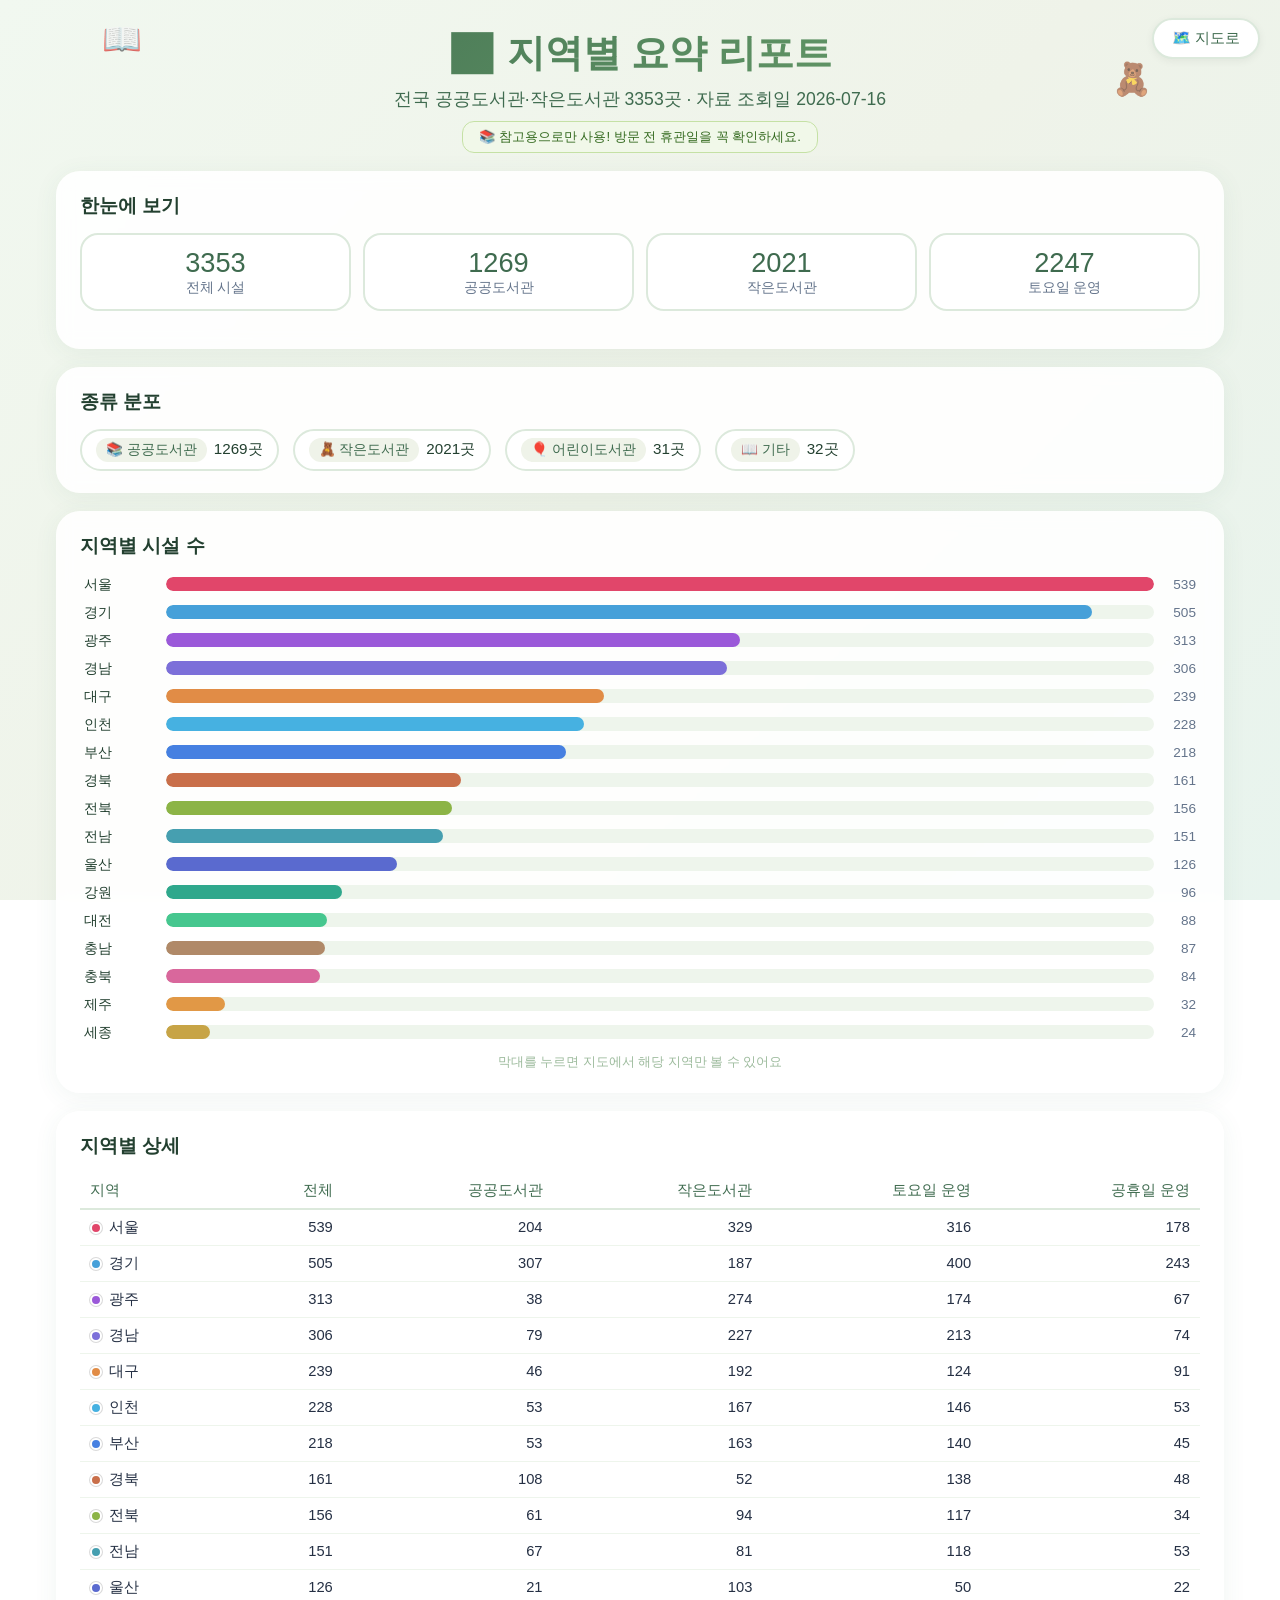
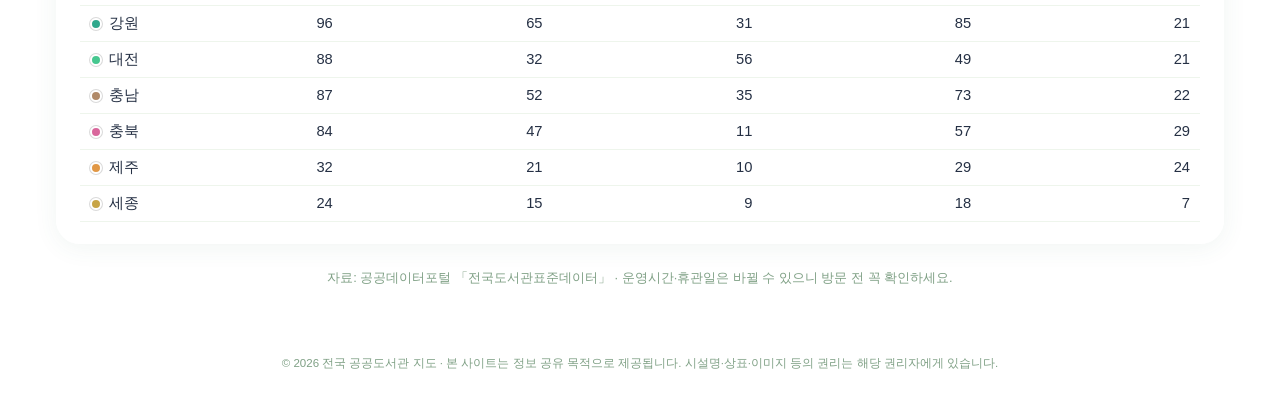
==== report.html @ af591610 "전국 공공도서관 지도 초기 버전 공공데이터포털 전국도서관표준데이터 기반, 공공도서관·작은도서관·어린이도서관 3353곳을 지도/카드로 조회. museum_map 구조 재사용." ====
<!DOCTYPE html>
<html lang="ko">
<head>
<meta charset="UTF-8">
<meta name="viewport" content="width=device-width, initial-scale=1.0">
<meta http-equiv="Content-Security-Policy" content="default-src 'self'; script-src 'self'; style-src 'self' 'unsafe-inline' https://fonts.googleapis.com; font-src https://fonts.gstatic.com; img-src 'self' data:; connect-src 'self'; object-src 'none'; base-uri 'self'; form-action 'none'">
<title>지역별 요약 리포트 📊</title>
<meta name="description" content="전국 공공도서관·작은도서관 지역별 현황 요약 리포트">
<meta name="theme-color" content="#3F6B4F">
<link rel="manifest" href="manifest.json">
<link rel="icon" type="image/png" sizes="512x512" href="assets/icons/app-icon-512.png">
<link rel="apple-touch-icon" sizes="180x180" href="assets/icons/app-icon-apple-180.png">
<meta name="apple-mobile-web-app-capable" content="yes">
<meta name="apple-mobile-web-app-status-bar-style" content="default">
<meta name="apple-mobile-web-app-title" content="도서관 지도">
<link rel="stylesheet" href="assets/css/style.css">
</head>
<body>

<header class="app-header">
  <a class="report-btn" href="index.html">🗺️ 지도로</a>
  <div class="header-inner">
    <h1 class="app-title">📊 지역별 요약 리포트</h1>
    <p class="app-subtitle">전국 공공도서관·작은도서관 <span id="totalCount"></span>곳 · 자료 조회일 <span id="surveyDate"></span></p>
    <div class="top-notice">📚 참고용으로만 사용! 방문 전 휴관일을 꼭 확인하세요.</div>
  </div>
  <div class="floating-emoji e1">📖</div>
  <div class="floating-emoji e2">🧸</div>
</header>

<main class="container report-page">

  <!-- 핵심 지표 -->
  <section class="panel">
    <h2 class="report-section-title">한눈에 보기</h2>
    <div class="stat-tiles" id="statTiles"></div>
  </section>

  <!-- 종류 분포 -->
  <section class="panel">
    <h2 class="report-section-title">종류 분포</h2>
    <div class="status-chips" id="kindChips"></div>
  </section>

  <!-- 지역별 시설 수 -->
  <section class="panel">
    <h2 class="report-section-title">지역별 시설 수</h2>
    <div class="district-bars" id="regionBars"></div>
    <p class="dash-hint">막대를 누르면 지도에서 해당 지역만 볼 수 있어요</p>
  </section>

  <!-- 지역별 상세 표 -->
  <section class="panel">
    <h2 class="report-section-title">지역별 상세</h2>
    <div class="table-wrap">
      <table class="report-table" id="reportTable">
        <thead>
          <tr>
            <th>지역</th><th>전체</th><th>공공도서관</th><th>작은도서관</th><th>토요일 운영</th><th>공휴일 운영</th>
          </tr>
        </thead>
        <tbody></tbody>
      </table>
    </div>
  </section>

  <footer class="app-footer">
    <p>자료: 공공데이터포털 「전국도서관표준데이터」 · 운영시간·휴관일은 바뀔 수 있으니 방문 전 꼭 확인하세요.</p>
  </footer>
</main>

<div class="site-notice" role="note">
  © 2026 전국 공공도서관 지도 · 본 사이트는 정보 공유 목적으로 제공됩니다. 시설명·상표·이미지 등의 권리는 해당 권리자에게 있습니다.
</div>

<script src="assets/js/data.js"></script>
<script src="assets/js/report.js"></script>
</body>
</html>
---- assets/css/style.css ----
@import url('https://fonts.googleapis.com/css2?family=Jua&display=swap');

:root {
  --brown: #3F6B4F;
  --brown-dark: #234030;
  --terracotta: #3F6B4F;
  --gold: #D9A441;
  --teal: #2FA88C;
  --grad-primary: linear-gradient(135deg, #3F6B4F, #6FA76F);
  --border-light: #DCE9DC;
  --text-muted: #64748b;
  --shadow-card: 0 8px 25px rgba(0, 0, 0, 0.1);
  --shadow-card-hover: 0 15px 35px rgba(0, 0, 0, 0.18);
  --shadow-panel: 0 4px 24px rgba(63, 107, 79, 0.07);
}

* { margin: 0; padding: 0; box-sizing: border-box; }

body {
  font-family: 'Jua', -apple-system, BlinkMacSystemFont, 'Segoe UI', 'Noto Sans KR', sans-serif;
  background: linear-gradient(135deg, #F1F8F0 0%, #EFF3E9 50%, #E8F4EE 100%);
  background-attachment: fixed;
  color: var(--brown-dark);
  min-height: 100vh;
}

/* ---------- 헤더 ---------- */
.app-header {
  position: relative;
  text-align: center;
  padding: 28px 16px 18px;
  overflow: hidden;
}
.app-title {
  font-size: 2.4rem;
  background: var(--grad-primary);
  -webkit-background-clip: text;
  background-clip: text;
  -webkit-text-fill-color: transparent;
  text-shadow: none;
}
.app-subtitle { margin-top: 8px; font-size: 1.1rem; color: var(--brown); }
.top-notice {
  display: inline-block; text-align: center;
  margin: 10px auto 0; padding: 6px 16px;
  background: #F1F8E9; color: #33691E;
  border: 1px solid #C5E1A5; border-radius: 12px;
  font-size: 0.82rem; line-height: 1.35;
  position: relative; z-index: 1;
}
.floating-emoji {
  position: absolute; font-size: 2rem; opacity: 0.7;
  animation: float 4s ease-in-out infinite;
  pointer-events: none;
}
.e1 { top: 20px; left: 8%; }
.e2 { top: 60px; right: 10%; animation-delay: 1s; }
.e3 { bottom: 12px; left: 20%; animation-delay: 2s; }
.e4 { bottom: 24px; right: 22%; animation-delay: 3s; }
@keyframes float {
  0%, 100% { transform: translateY(0) rotate(-4deg); }
  50% { transform: translateY(-12px) rotate(4deg); }
}

.container { max-width: 1200px; margin: 0 auto; padding: 0 16px 40px; }

.report-btn {
  position: absolute; top: 18px; right: 20px; z-index: 10;
  font-size: 0.95rem; text-decoration: none;
  padding: 8px 18px; border-radius: 999px;
  background: white; color: var(--brown);
  border: 2px solid #DCE9DC;
  box-shadow: 0 2px 8px rgba(0, 0, 0, 0.06);
  transition: all 0.25s;
}
.report-btn:hover {
  background: var(--grad-primary); color: white; border-color: transparent;
  transform: translateY(-2px);
  box-shadow: 0 4px 14px rgba(63, 107, 79, 0.4);
}

/* ---------- 패널 공통 ---------- */
.panel {
  background: rgba(255, 255, 255, 0.9);
  backdrop-filter: blur(8px);
  border-radius: 24px;
  box-shadow: var(--shadow-panel);
  padding: 18px 20px;
  margin-bottom: 18px;
}

/* ---------- 리포트 페이지 ---------- */
.report-page .panel { padding: 22px 24px; }
.report-section-title {
  font-size: 1.2rem; color: var(--brown-dark); margin-bottom: 14px;
}
.status-chips { display: flex; flex-wrap: wrap; gap: 14px; }
.status-chip {
  display: inline-flex; align-items: center; gap: 7px;
  background: white; border: 2px solid var(--border-light);
  border-radius: 999px; padding: 7px 14px;
}
.status-chip .tag { font-size: 0.85rem; }
.chip-num { font-size: 0.95rem; color: var(--brown-dark); }
.table-wrap { overflow-x: auto; }
.report-table {
  width: 100%; border-collapse: collapse; font-size: 0.92rem;
  min-width: 560px;
}
.report-table th {
  color: var(--brown); font-weight: normal; text-align: left;
  padding: 8px 10px; border-bottom: 2px solid var(--border-light);
  white-space: nowrap;
}
.report-table td {
  padding: 8px 10px; color: #253044;
  border-bottom: 1px solid #EEF5EC; white-space: nowrap;
}
.report-table td:not(:first-child), .report-table th:not(:first-child) { text-align: right; }
.report-table tr:hover td { background: #F5FAF3; }
.report-table .legend-dot { margin-right: 7px; }

.stat-tiles {
  display: grid; grid-template-columns: repeat(auto-fit, minmax(130px, 1fr));
  gap: 12px; margin-bottom: 16px;
}
.stat-tile {
  background: white; border: 2px solid var(--border-light);
  border-radius: 18px; padding: 12px 14px; text-align: center;
}
.stat-tile .num { font-size: 1.7rem; color: var(--terracotta); }
.stat-tile .lbl { font-size: 0.85rem; color: var(--text-muted); }

.district-bars { display: flex; flex-direction: column; gap: 5px; }
.dbar {
  display: grid; grid-template-columns: 74px 1fr 34px; align-items: center;
  gap: 8px; background: none; border: none; cursor: pointer;
  font-family: inherit; font-size: 0.9rem; color: var(--brown-dark);
  padding: 2px 4px; border-radius: 10px; text-align: left;
}
.dbar:hover, .dbar.active { background: #F5FAF3; }
.dbar .track { display: block; background: #EEF5EC; border-radius: 999px; height: 14px; overflow: hidden; }
.dbar .fill { display: block; height: 100%; border-radius: 999px; }
.dbar .cnt { text-align: right; color: var(--text-muted); font-size: 0.85rem; }
.dash-hint { margin-top: 10px; font-size: 0.8rem; color: #9DBB9D; text-align: center; }

/* ---------- 필터 바 ---------- */
.filter-row {
  display: flex; flex-wrap: wrap; align-items: center; gap: 8px;
  margin-bottom: 10px;
}
.filter-row:last-child { margin-bottom: 0; }
.filter-label {
  font-size: 0.85rem; color: var(--text-muted); min-width: 56px;
}
.search-row { gap: 10px; }

.filter-collapse-btn {
  flex: 0 0 44px; min-height: 44px;
  background: white; color: var(--brown);
  border: 2px solid var(--border-light); border-radius: 999px;
  font-size: 1rem; cursor: pointer;
  box-shadow: 0 2px 8px rgba(0, 0, 0, 0.06);
  transition: all 0.25s;
}
.filter-collapse-btn:hover {
  transform: translateY(-2px);
  box-shadow: 0 4px 12px rgba(63, 107, 79, 0.2);
}
.filter-groups[hidden] { display: none; }
.search-box {
  flex: 1; min-width: 220px; position: relative;
}
.search-box input {
  width: 100%; padding: 11px 16px;
  border: 2px solid var(--border-light); border-radius: 999px;
  font-family: inherit; font-size: 1rem; color: var(--brown-dark);
  outline: none; background: white; transition: box-shadow 0.2s, border-color 0.2s;
}
.search-box input:focus {
  border-color: #6FA76F;
  box-shadow: 0 0 0 3px rgba(111, 167, 111, 0.18);
}
.district-select {
  padding: 11px 16px; border: 2px solid var(--border-light); border-radius: 999px;
  font-family: inherit; font-size: 1rem; color: var(--brown-dark);
  background: white; cursor: pointer; outline: none;
  max-width: 220px;
}

.pill {
  font-family: inherit; font-size: 0.92rem;
  padding: 7px 16px; border-radius: 999px; cursor: pointer;
  background: white; color: var(--brown);
  border: 2px solid #DCE9DC;
  box-shadow: 0 2px 8px rgba(0, 0, 0, 0.06);
  transition: all 0.25s;
}
.pill:hover { transform: translateY(-2px); }
.pill.active {
  background: var(--grad-primary); color: white; border-color: transparent;
  box-shadow: 0 4px 14px rgba(63, 107, 79, 0.4);
}
.pill.reset { color: var(--text-muted); border-color: #eee; }
.result-count { margin-top: 12px; font-size: 0.95rem; color: var(--brown); }

/* ---------- 뷰 전환 ---------- */
.view-toggle { display: none; justify-content: center; gap: 8px; margin-bottom: 14px; }

/* ---------- 지도 + 목록 ---------- */
.content-grid {
  display: grid; grid-template-columns: 55% 1fr; gap: 18px; align-items: start;
}
.map-pane {
  position: sticky; top: 16px;
  border-radius: 25px; overflow: hidden;
  box-shadow: var(--shadow-card);
  background: white;
}
#map { height: calc(100vh - 120px); min-height: 420px; }
.map-legend {
  position: absolute; bottom: 12px; left: 12px; z-index: 800;
  background: rgba(255, 255, 255, 0.92); border-radius: 14px;
  padding: 8px 12px; font-size: 0.75rem; color: var(--brown-dark);
  box-shadow: 0 2px 8px rgba(0, 0, 0, 0.12);
  display: flex; gap: 10px; align-items: center; flex-wrap: wrap;
  max-width: calc(100% - 24px);
}
.legend-dot {
  display: inline-block; width: 12px; height: 12px; border-radius: 50%;
  border: 2px solid white; box-shadow: 0 0 0 1px rgba(0,0,0,0.15);
  vertical-align: -2px; margin-right: 3px;
}

/* Leaflet 팝업을 디자인에 맞게 */
.leaflet-popup-content-wrapper { border-radius: 18px; font-family: 'Jua', sans-serif; }
.popup-name { font-size: 1.05rem; color: var(--brown-dark); margin-bottom: 4px; }
.popup-meta { font-size: 0.85rem; color: var(--text-muted); margin-bottom: 8px; }
.popup-btn {
  font-family: inherit; font-size: 0.85rem; padding: 5px 14px;
  border: none; border-radius: 999px; cursor: pointer;
  background: var(--grad-primary); color: white;
}

/* ---------- 카드 ---------- */
.card-grid {
  display: grid; grid-template-columns: repeat(auto-fill, minmax(240px, 1fr));
  gap: 18px;
}
.facility-card {
  background: white; border-radius: 25px; overflow: hidden;
  box-shadow: var(--shadow-card);
  transition: all 0.4s; cursor: pointer;
  display: flex; flex-direction: column;
}
.facility-card:hover {
  transform: translateY(-8px) rotate(-1deg);
  box-shadow: var(--shadow-card-hover);
}
.card-emoji {
  font-size: 3.2rem; text-align: center; padding: 20px 0 10px;
  background: linear-gradient(135deg, var(--cc1, #EFF3E9), var(--cc2, #F1F8F0));
  position: relative;
}
.fav-btn {
  position: absolute; top: 10px; right: 12px;
  font-size: 1.3rem; background: rgba(255,255,255,0.8);
  border: none; border-radius: 50%; width: 38px; height: 38px;
  cursor: pointer; transition: transform 0.2s;
}
.fav-btn:hover { transform: scale(1.2); }
.card-body { padding: 14px 16px 16px; display: flex; flex-direction: column; gap: 7px; flex: 1; }
.card-name { font-size: 1.08rem; color: var(--brown-dark); line-height: 1.3; }
.card-tags { display: flex; flex-wrap: wrap; gap: 5px; }
.tag {
  font-size: 0.72rem; padding: 3px 10px; border-radius: 999px;
  background: #EFF3E9; color: var(--brown);
}
.tag.district { color: white; }
.tag.type-공공도서관 { background: #E3F2FD; color: #1565C0; }
.tag.type-작은도서관 { background: #FFF8E1; color: #F57F17; }
.tag.type-어린이도서관 { background: #FCE4EC; color: #C2185B; }
.tag.type-기타 { background: #EDE7F6; color: #5E35B1; }
.tag.free { background: #E0F7F5; color: #00796B; }
.tag.paid { background: #FFF3E0; color: #E65100; }
.card-info { font-size: 0.85rem; color: var(--text-muted); line-height: 1.5; }
.card-info .ico { margin-right: 4px; }
.card-locate {
  align-self: flex-start; margin-top: 2px;
  font-family: inherit; font-size: 0.8rem;
  padding: 5px 13px; border-radius: 999px; cursor: pointer;
  background: #F1F8F0; color: #2E7D32; border: none;
  transition: transform 0.2s;
}
.card-locate:hover { transform: translateY(-2px); }

/* ---------- 빈 상태 ---------- */
.empty-state { text-align: center; padding: 60px 0; color: var(--brown); }
.empty-emoji { font-size: 4rem; animation: float 3s ease-in-out infinite; }

/* ---------- 모달 ---------- */
.modal-overlay {
  position: fixed; inset: 0; z-index: 2000;
  background: rgba(0, 0, 0, 0.5); backdrop-filter: blur(4px);
  display: flex; align-items: center; justify-content: center;
  padding: 20px;
}
.modal-overlay[hidden] { display: none; }
.modal-card {
  background: white; border-radius: 25px;
  max-width: 520px; width: 100%; max-height: 85vh; overflow-y: auto;
  padding: 28px 26px 24px; position: relative;
  animation: popIn 0.35s cubic-bezier(0.34, 1.56, 0.64, 1);
}
@keyframes popIn {
  from { transform: scale(0.7); opacity: 0; }
  to { transform: scale(1); opacity: 1; }
}
.modal-close {
  position: absolute; top: 14px; right: 14px;
  width: 38px; height: 38px; border-radius: 50%;
  border: none; background: #EFF3E9; color: var(--brown);
  font-size: 1rem; cursor: pointer; transition: transform 0.3s;
}
.modal-close:hover { transform: rotate(90deg); }
.modal-emoji { font-size: 3rem; text-align: center; }
.modal-title { font-size: 1.4rem; text-align: center; margin: 6px 0 4px; color: var(--brown-dark); }
.modal-tags { display: flex; justify-content: center; flex-wrap: wrap; gap: 6px; margin-bottom: 14px; }
.modal-intro {
  background: #F5FAF3; border-radius: 14px; padding: 10px 14px;
  font-size: 0.88rem; line-height: 1.6; color: #33513F;
  margin-bottom: 14px;
}
.detail-list { display: flex; flex-direction: column; gap: 9px; margin-bottom: 18px; }
.detail-item {
  display: grid; grid-template-columns: 100px 1fr; gap: 8px;
  font-size: 0.92rem; line-height: 1.5;
  border-left: 4px solid var(--gold); padding-left: 10px;
}
.detail-item .k { color: var(--brown); }
.detail-item .v { color: #253044; word-break: break-all; }
.modal-links { display: flex; gap: 10px; justify-content: center; flex-wrap: wrap; }
.link-btn {
  font-family: inherit; font-size: 0.95rem; text-decoration: none;
  padding: 9px 20px; border-radius: 999px; color: white;
  border: none; cursor: pointer; transition: transform 0.2s;
  display: inline-block;
}
.link-btn:hover { transform: translateY(-2px); }
.link-btn.map { background: #4CAF7D; }
.link-btn.web { background: #38bdf8; }
.link-btn.fav { background: var(--terracotta); }

/* ---------- 푸터 ---------- */
.app-footer { margin-top: 26px; text-align: center; font-size: 0.8rem; color: #7FA085; }

.site-notice {
  max-width: 1200px; margin: 18px auto 0; padding: 10px 20px 30px;
  text-align: center; color: #7FA085; font-size: 0.72rem; line-height: 1.5;
}

/* ---------- 반응형 ---------- */
@media (max-width: 900px) {
  .app-title { font-size: 1.7rem; }
  .view-toggle { display: flex; }
  .content-grid { grid-template-columns: 1fr; }
  .map-pane { position: relative; top: auto; }
  #map { height: 62vh; min-height: 340px; }
  .content-grid.view-map .list-pane { display: none; }
  .content-grid.view-list .map-pane { display: none; }
  .card-grid { grid-template-columns: repeat(auto-fill, minmax(200px, 1fr)); gap: 12px; }
  .filter-label { width: 100%; min-width: 0; }
  .district-select { max-width: none; flex: 1; }
}
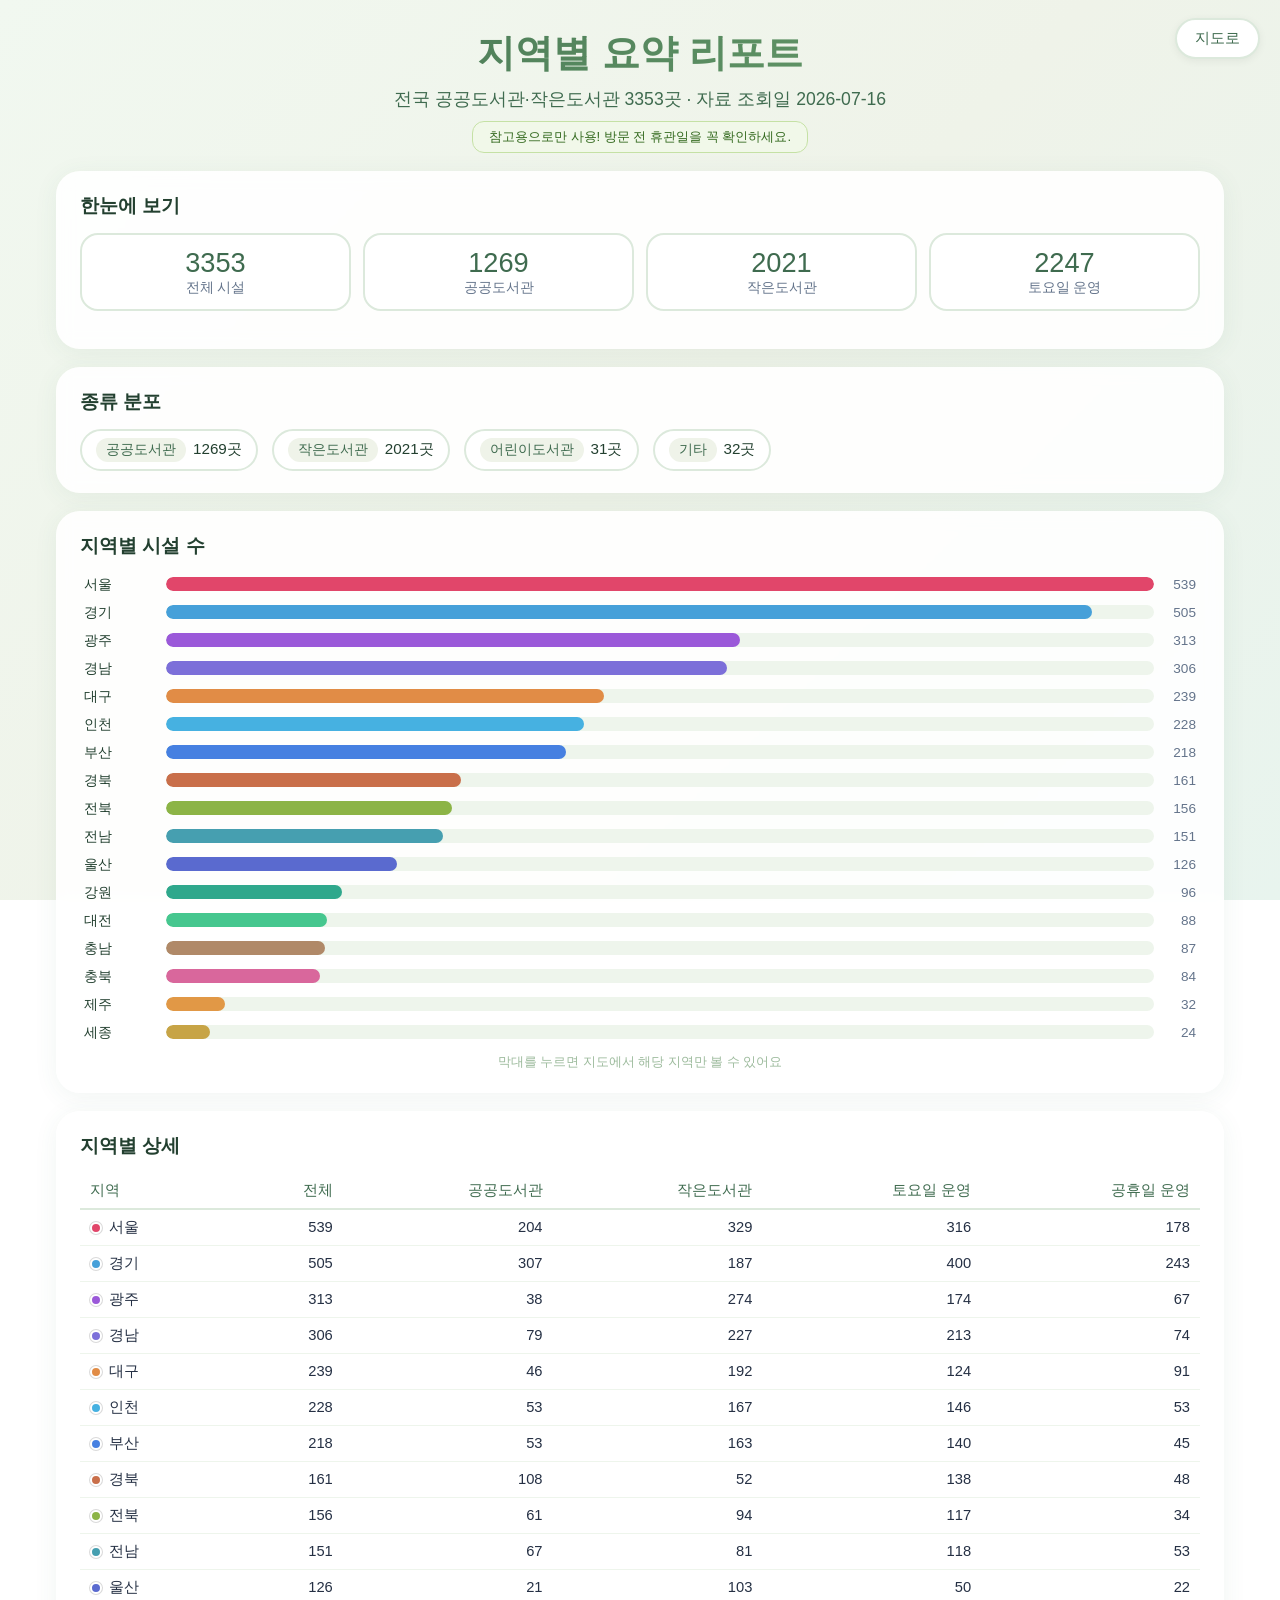
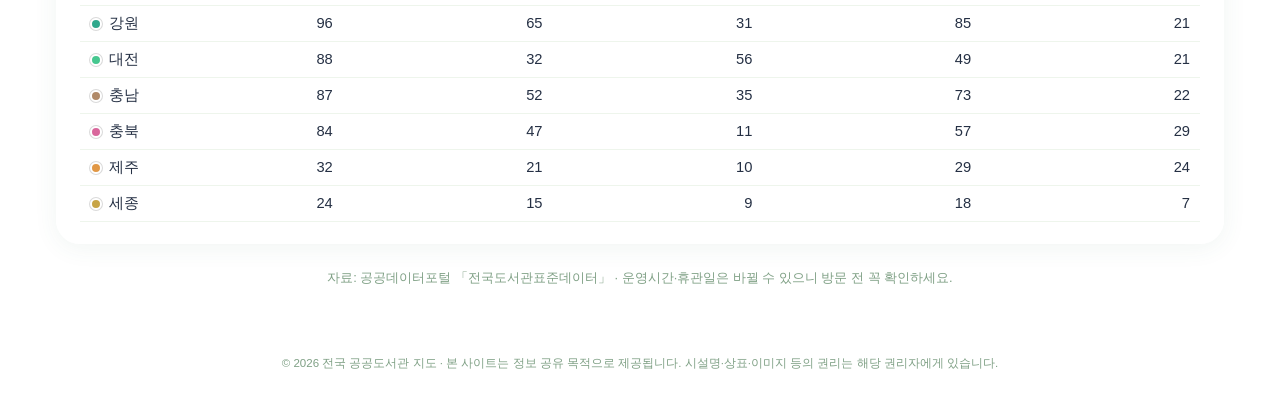
==== commit 1254b680: "장식용 이모지 제거 및 카드 레이아웃 정리 제목·floating 장식·카드 큰 아이콘·배지·정보 아이콘 등 장식용 이모지 삭제. 찜하기 버튼을 카드 제목과 같은 줄 오른쪽으로 이동" ====
--- a/report.html
+++ b/report.html
@@ -4,7 +4,7 @@
 <meta charset="UTF-8">
 <meta name="viewport" content="width=device-width, initial-scale=1.0">
 <meta http-equiv="Content-Security-Policy" content="default-src 'self'; script-src 'self'; style-src 'self' 'unsafe-inline' https://fonts.googleapis.com; font-src https://fonts.gstatic.com; img-src 'self' data:; connect-src 'self'; object-src 'none'; base-uri 'self'; form-action 'none'">
-<title>지역별 요약 리포트 📊</title>
+<title>지역별 요약 리포트</title>
 <meta name="description" content="전국 공공도서관·작은도서관 지역별 현황 요약 리포트">
 <meta name="theme-color" content="#3F6B4F">
 <link rel="manifest" href="manifest.json">
@@ -18,14 +18,12 @@
 <body>
 
 <header class="app-header">
-  <a class="report-btn" href="index.html">🗺️ 지도로</a>
+  <a class="report-btn" href="index.html">지도로</a>
   <div class="header-inner">
-    <h1 class="app-title">📊 지역별 요약 리포트</h1>
+    <h1 class="app-title">지역별 요약 리포트</h1>
     <p class="app-subtitle">전국 공공도서관·작은도서관 <span id="totalCount"></span>곳 · 자료 조회일 <span id="surveyDate"></span></p>
-    <div class="top-notice">📚 참고용으로만 사용! 방문 전 휴관일을 꼭 확인하세요.</div>
+    <div class="top-notice">참고용으로만 사용! 방문 전 휴관일을 꼭 확인하세요.</div>
   </div>
-  <div class="floating-emoji e1">📖</div>
-  <div class="floating-emoji e2">🧸</div>
 </header>
 
 <main class="container report-page">
--- a/assets/css/style.css
+++ b/assets/css/style.css
@@ -48,15 +48,6 @@
   font-size: 0.82rem; line-height: 1.35;
   position: relative; z-index: 1;
 }
-.floating-emoji {
-  position: absolute; font-size: 2rem; opacity: 0.7;
-  animation: float 4s ease-in-out infinite;
-  pointer-events: none;
-}
-.e1 { top: 20px; left: 8%; }
-.e2 { top: 60px; right: 10%; animation-delay: 1s; }
-.e3 { bottom: 12px; left: 20%; animation-delay: 2s; }
-.e4 { bottom: 24px; right: 22%; animation-delay: 3s; }
 @keyframes float {
   0%, 100% { transform: translateY(0) rotate(-4deg); }
   50% { transform: translateY(-12px) rotate(4deg); }
@@ -257,20 +248,15 @@
   transform: translateY(-8px) rotate(-1deg);
   box-shadow: var(--shadow-card-hover);
 }
-.card-emoji {
-  font-size: 3.2rem; text-align: center; padding: 20px 0 10px;
-  background: linear-gradient(135deg, var(--cc1, #EFF3E9), var(--cc2, #F1F8F0));
-  position: relative;
-}
 .fav-btn {
-  position: absolute; top: 10px; right: 12px;
-  font-size: 1.3rem; background: rgba(255,255,255,0.8);
-  border: none; border-radius: 50%; width: 38px; height: 38px;
-  cursor: pointer; transition: transform 0.2s;
+  flex: 0 0 auto; font-size: 1.2rem; background: none;
+  border: none; cursor: pointer; padding: 2px; line-height: 1;
+  transition: transform 0.2s;
 }
 .fav-btn:hover { transform: scale(1.2); }
-.card-body { padding: 14px 16px 16px; display: flex; flex-direction: column; gap: 7px; flex: 1; }
-.card-name { font-size: 1.08rem; color: var(--brown-dark); line-height: 1.3; }
+.card-body { padding: 16px 16px 16px; display: flex; flex-direction: column; gap: 7px; flex: 1; }
+.card-title-row { display: flex; align-items: flex-start; justify-content: space-between; gap: 8px; }
+.card-name { font-size: 1.08rem; color: var(--brown-dark); line-height: 1.3; flex: 1; min-width: 0; }
 .card-tags { display: flex; flex-wrap: wrap; gap: 5px; }
 .tag {
   font-size: 0.72rem; padding: 3px 10px; border-radius: 999px;
@@ -296,7 +282,6 @@
 
 /* ---------- 빈 상태 ---------- */
 .empty-state { text-align: center; padding: 60px 0; color: var(--brown); }
-.empty-emoji { font-size: 4rem; animation: float 3s ease-in-out infinite; }
 
 /* ---------- 모달 ---------- */
 .modal-overlay {
@@ -323,7 +308,6 @@
   font-size: 1rem; cursor: pointer; transition: transform 0.3s;
 }
 .modal-close:hover { transform: rotate(90deg); }
-.modal-emoji { font-size: 3rem; text-align: center; }
 .modal-title { font-size: 1.4rem; text-align: center; margin: 6px 0 4px; color: var(--brown-dark); }
 .modal-tags { display: flex; justify-content: center; flex-wrap: wrap; gap: 6px; margin-bottom: 14px; }
 .modal-intro {
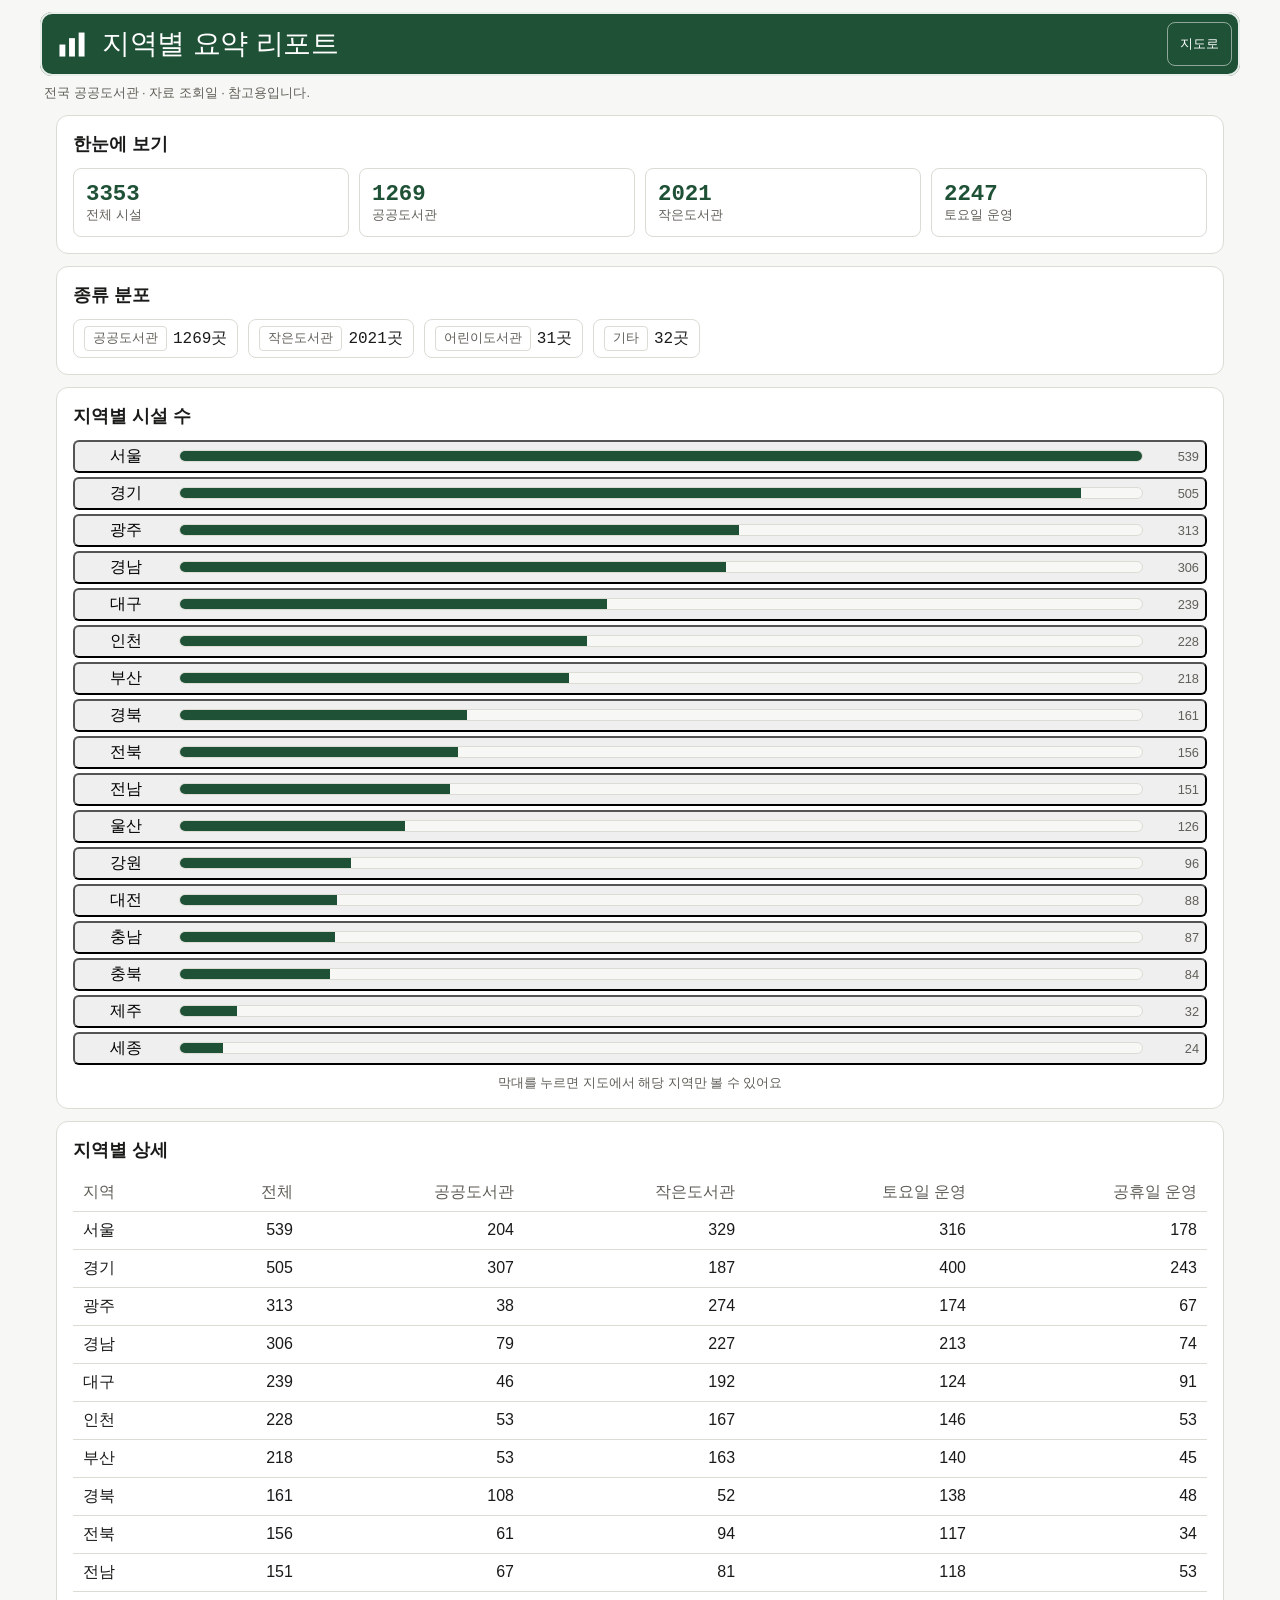
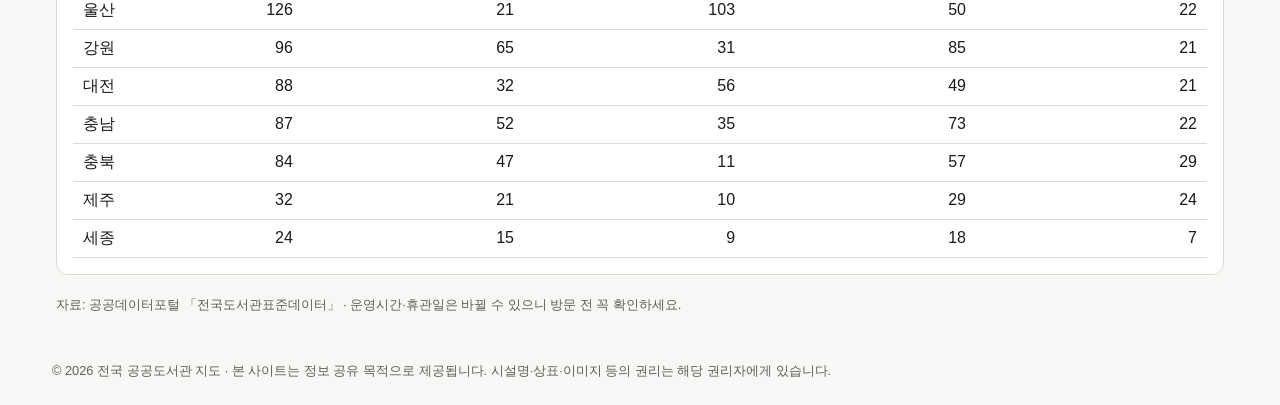
==== commit 5860ac91: "feat: 공공 안내 표지 체계 적용 daitmap 의 도로표지판 언어를 계승하는 공용 디자인 시스템으로 UI를 바꾼다. 면색 #1F5136 하나가 이 앱을 구분하고 나머지는 7개" ====
--- a/report.html
+++ b/report.html
@@ -2,11 +2,11 @@
 <html lang="ko">
 <head>
 <meta charset="UTF-8">
-<meta name="viewport" content="width=device-width, initial-scale=1.0">
+<meta name="viewport" content="width=device-width, initial-scale=1.0, viewport-fit=cover">
 <meta http-equiv="Content-Security-Policy" content="default-src 'self'; script-src 'self'; style-src 'self' 'unsafe-inline' https://fonts.googleapis.com; font-src https://fonts.gstatic.com; img-src 'self' data:; connect-src 'self'; object-src 'none'; base-uri 'self'; form-action 'none'">
 <title>지역별 요약 리포트</title>
 <meta name="description" content="전국 공공도서관·작은도서관 지역별 현황 요약 리포트">
-<meta name="theme-color" content="#3F6B4F">
+<meta name="theme-color" content="#1F5136">
 <link rel="manifest" href="manifest.json">
 <link rel="icon" type="image/png" sizes="512x512" href="assets/icons/app-icon-512.png">
 <link rel="apple-touch-icon" sizes="180x180" href="assets/icons/app-icon-apple-180.png">
@@ -18,12 +18,14 @@
 <body>
 
 <header class="app-header">
-  <a class="report-btn" href="index.html">지도로</a>
   <div class="header-inner">
-    <h1 class="app-title">지역별 요약 리포트</h1>
-    <p class="app-subtitle">전국 공공도서관·작은도서관 <span id="totalCount"></span>곳 · 자료 조회일 <span id="surveyDate"></span></p>
-    <div class="top-notice">참고용으로만 사용! 방문 전 휴관일을 꼭 확인하세요.</div>
+    <svg class="sign-mark" viewBox="0 0 24 24" aria-hidden="true" focusable="false"><rect x="2.6" y="12.4" width="4.4" height="9"/><rect x="9.8" y="7.6" width="4.4" height="13.8"/><rect x="17" y="3.4" width="4.4" height="18"/></svg>
+    <div class="sign-text">
+      <h1 class="app-title">지역별 요약 리포트</h1>
+    </div>
+    <a class="report-btn" href="index.html">지도로</a>
   </div>
+  <p class="app-notice">전국 공공도서관 · 자료 조회일 <span id="surveyDate"></span> · 참고용입니다.</p>
 </header>
 
 <main class="container report-page">
--- a/assets/css/style.css
+++ b/assets/css/style.css
@@ -1,358 +1,825 @@
-@import url('https://fonts.googleapis.com/css2?family=Jua&display=swap');
+@import url('https://fonts.googleapis.com/css2?family=Do+Hyeon&family=IBM+Plex+Sans+KR:wght@400;500;600&family=JetBrains+Mono:wght@500;700&display=swap');
+
+/* ============================================================
+   공공 안내 표지 체계 — 다있맵(daitmap) 지도 PWA 공용
+   면색 1개가 앱을 구분하고, 나머지는 전부 조용하게 둔다.
+   그림자로 띄우지 않는다. 판은 면색과 1px 괘선으로 만든다.
+   ============================================================ */
 
 :root {
-  --brown: #3F6B4F;
-  --brown-dark: #234030;
-  --terracotta: #3F6B4F;
-  --gold: #D9A441;
-  --teal: #2FA88C;
-  --grad-primary: linear-gradient(135deg, #3F6B4F, #6FA76F);
-  --border-light: #DCE9DC;
-  --text-muted: #64748b;
-  --shadow-card: 0 8px 25px rgba(0, 0, 0, 0.1);
-  --shadow-card-hover: 0 15px 35px rgba(0, 0, 0, 0.18);
-  --shadow-panel: 0 4px 24px rgba(63, 107, 79, 0.07);
+  /* 면색 — 앱마다 이 세 줄만 다르다.
+     도로표지규칙 제8조: 도로표지 바탕색은 녹색이 원칙이다. */
+  --sign: #1F5136;
+  --sign-ink: #FFFFFF;
+  --sign-wash: #E8EFEA;      /* 면색의 아주 옅은 톤 — hover/선택 바닥 */
+
+  /* 중립 — 7개 앱 공통 */
+  --bg: #F7F7F5;
+  --panel: #FFFFFF;
+  --ink: #1A1A18;
+  --ink-muted: #5F5E58;
+  --line: #DCDBD4;
+
+  /* 정보를 나르는 색만 남긴다 */
+  --free: #176B5B;
+  --paid: #8A4B12;
+
+  /* 지도 마커·범례 — 면색 계열에서 명도와 색상으로 갈라낸다.
+     app.js 의 KIND_ORDER 순서와 1:1로 대응한다. 색값은 디자인 시스템이 소유한다. */
+  --kind-1: #2F6B4A;   /* 공공도서관 */
+  --kind-2: #C9A227;   /* 작은도서관 */
+  --kind-3: #7E4A2A;   /* 어린이도서관 */
+  --kind-4: #8A968E;   /* 기타 */
+
+  /* 1.250 (Major Third) — 이 여섯 단계 밖의 크기를 쓰지 않는다 */
+  --fs-xxl: 2.19rem;
+  --fs-xl:  1.75rem;
+  --fs-l:   1.40rem;
+  --fs-m:   1.12rem;
+  --fs-base: 1rem;
+  --fs-s:   0.80rem;
+
+  --tap: 44px;               /* 최소 터치 타깃 */
+  --radius-panel: 12px;
+  --radius-card: 10px;
+
+  accent-color: var(--sign);
+  caret-color: var(--sign);
+  scrollbar-color: var(--line) transparent;
+  color-scheme: light;
 }
 
 * { margin: 0; padding: 0; box-sizing: border-box; }
 
 body {
-  font-family: 'Jua', -apple-system, BlinkMacSystemFont, 'Segoe UI', 'Noto Sans KR', sans-serif;
-  background: linear-gradient(135deg, #F1F8F0 0%, #EFF3E9 50%, #E8F4EE 100%);
-  background-attachment: fixed;
-  color: var(--brown-dark);
+  font-family: 'IBM Plex Sans KR', -apple-system, BlinkMacSystemFont, 'Segoe UI', sans-serif;
+  background: var(--bg);
+  color: var(--ink);
   min-height: 100vh;
-}
-
-/* ---------- 헤더 ---------- */
+  -webkit-text-size-adjust: 100%;
+}
+
+/* 우리가 그리지 않은 브라우저 표면도 디자인에 포함된다 */
+::selection { background: var(--sign); color: var(--sign-ink); }
+::-webkit-scrollbar { width: 10px; height: 10px; }
+::-webkit-scrollbar-thumb { background: var(--line); border-radius: 999px; }
+::-webkit-scrollbar-track { background: transparent; }
+
+:where(a, button, input, select, [tabindex]):focus-visible {
+  outline: 2px solid var(--sign);
+  outline-offset: 2px;
+  border-radius: 4px;
+}
+
+/* 수치는 표지판의 거리 표기처럼 자리를 지킨다 */
+.num {
+  font-family: 'JetBrains Mono', ui-monospace, monospace;
+  font-variant-numeric: tabular-nums;
+  font-weight: 700;
+}
+
+/* ---------- 헤더: 표지판 ---------- */
 .app-header {
+  padding: max(12px, env(safe-area-inset-top)) 12px 0;
+}
+
+.header-inner {
   position: relative;
+  max-width: 1200px;
+  margin: 0 auto;
+  display: flex;
+  align-items: center;
+  gap: 12px;
+  min-height: 52px;
+  padding: 8px 56px 8px 12px;   /* 우측은 링크복사 버튼 자리 */
+  background: var(--sign);
+  color: var(--sign-ink);
+  border-radius: var(--radius-panel);
+  box-shadow: inset 0 0 0 2px rgba(255, 255, 255, .9);
+}
+
+.sign-mark {
+  flex: 0 0 auto;
+  width: 26px;
+  height: 26px;
+  fill: currentColor;
+}
+
+.sign-text { flex: 1; min-width: 0; }
+
+.app-title {
+  font-family: 'Do Hyeon', 'IBM Plex Sans KR', sans-serif;
+  font-size: var(--fs-l);
+  font-weight: 400;
+  line-height: 1.15;
+  letter-spacing: -0.01em;
+  color: var(--sign-ink);
+  /* 표지판은 이름을 줄이지 않는다. 좁으면 어절 단위로 두 줄이 된다. */
+  word-break: keep-all;
+  text-wrap: balance;
+}
+
+.sign-count {
+  flex: 0 0 auto;
+  display: flex;
+  align-items: baseline;
+  gap: 2px;
+  color: var(--sign-ink);
+}
+.sign-count .num { font-size: var(--fs-l); }
+.sign-count .unit { font-size: var(--fs-s); opacity: .8; }
+
+.app-notice {
+  max-width: 1200px;
+  margin: 8px auto 0;
+  padding: 0 4px;
+  font-size: var(--fs-s);
+  line-height: 1.45;
+  color: var(--ink-muted);
+}
+
+.share-link-btn {
+  position: absolute;
+  top: 50%;
+  right: 4px;
+  transform: translateY(-50%);
+  width: var(--tap);
+  height: var(--tap);
+  display: flex;
+  align-items: center;
+  justify-content: center;
+  border: none;
+  border-radius: 8px;
+  background: transparent;
+  color: var(--sign-ink);
+  line-height: 1;
+  cursor: pointer;
+}
+.share-link-btn:active { background: rgba(255, 255, 255, .16); }
+
+.share-link-toast {
+  position: absolute;
+  right: 4px;
+  top: calc(100% + 6px);
+  z-index: 5;
+  padding: 6px 12px;
+  border-radius: 6px;
+  background: var(--ink);
+  color: #fff;
+  font-size: var(--fs-s);
+  font-weight: 500;
+  white-space: nowrap;
+}
+
+/* ---------- 레이아웃 ---------- */
+.container {
+  max-width: 1200px;
+  margin: 0 auto;
+  padding: 12px 12px max(32px, env(safe-area-inset-bottom));
+}
+
+.panel {
+  background: var(--panel);
+  border: 1px solid var(--line);
+  border-radius: var(--radius-panel);
+  padding: 12px;
+  margin-bottom: 12px;
+}
+
+.report-btn {
+  position: absolute;
+  top: 50%;
+  right: 8px;
+  transform: translateY(-50%);
+  min-height: var(--tap);
+  display: inline-flex;
+  align-items: center;
+  padding: 0 12px;
+  font-size: var(--fs-s);
+  text-decoration: none;
+  color: var(--sign-ink);
+  border: 1px solid rgba(255, 255, 255, .5);
+  border-radius: 8px;
+}
+
+/* ---------- 필터 ---------- */
+.filter-bar { position: sticky; top: 8px; z-index: 900; }
+
+.filter-row {
+  display: flex;
+  flex-wrap: wrap;
+  align-items: center;
+  gap: 8px;
+  margin-bottom: 8px;
+}
+.filter-row:last-child { margin-bottom: 0; }
+
+.filter-label {
+  width: 100%;
+  font-size: var(--fs-s);
+  font-weight: 500;
+  color: var(--ink-muted);
+}
+
+/* 모바일에서는 검색이 한 줄을 다 쓴다. 시군구·필터는 다음 줄로 내려간다. */
+.search-row { gap: 8px; }
+.search-box { flex: 1 1 100%; min-width: 0; }
+
+/* 아이콘 — 컨트롤은 전부 같은 선 굵기로 그린다.
+   헤더의 표지판 픽토그램만 면으로 채운 별개 계열이다. */
+.ico {
+  width: 20px;
+  height: 20px;
+  fill: none;
+  stroke: currentColor;
+  stroke-width: 1.8;
+  stroke-linecap: round;
+  stroke-linejoin: round;
+  pointer-events: none;   /* 클릭 판정이 늘 버튼에 잡히도록 */
+}
+
+/* font-size 는 16px 아래로 내리지 않는다 — iOS 가 포커스 시 페이지를 확대한다 */
+.search-box input,
+.district-select {
+  width: 100%;
+  min-height: var(--tap);
+  padding: 8px 12px;
+  border: 1px solid var(--line);
+  border-radius: 8px;
+  background: var(--panel);
+  font-family: inherit;
+  font-size: var(--fs-base);
+  color: var(--ink);
+  outline: none;
+}
+.search-box input::placeholder { color: var(--ink-muted); }
+.search-box input:focus,
+.district-select:focus { border-color: var(--sign); }
+
+/* min-width:0 이 없으면 select 가 가장 긴 옵션 텍스트만큼 벌어져
+   좁은 화면에서 옆 버튼을 다음 줄로 밀어낸다. */
+.district-select { flex: 1; width: auto; min-width: 0; max-width: none; cursor: pointer; }
+
+.filter-collapse-btn {
+  flex: 0 0 var(--tap);
+  width: var(--tap);
+  min-height: var(--tap);
+  border: 1px solid var(--line);
+  border-radius: 8px;
+  background: var(--panel);
+  color: var(--ink-muted);
+  cursor: pointer;
+}
+.filter-collapse-btn[aria-expanded="true"] {
+  background: var(--sign);
+  border-color: var(--sign);
+  color: var(--sign-ink);
+}
+.filter-collapse-btn .ico { transition: transform .18s ease; }
+.filter-collapse-btn[aria-expanded="true"] .ico { transform: rotate(180deg); }
+.filter-groups[hidden] { display: none; }
+
+.pill {
+  min-height: var(--tap);
+  display: inline-flex;
+  align-items: center;
+  padding: 0 14px;
+  border: 1px solid var(--line);
+  border-radius: 999px;
+  background: var(--panel);
+  font-family: inherit;
+  font-size: var(--fs-base);
+  color: var(--ink);
+  cursor: pointer;
+}
+.pill.active {
+  background: var(--sign);
+  border-color: var(--sign);
+  color: var(--sign-ink);
+}
+.pill.reset { color: var(--ink-muted); }
+
+.result-count-row {
+  display: flex;
+  align-items: center;
+  flex-wrap: wrap;
+  gap: 8px;
+  margin-top: 10px;
+}
+.result-count {
+  margin-left: auto;
+  font-size: var(--fs-s);
+  color: var(--ink-muted);
+}
+
+/* 시각적으로는 작게, 히트 영역은 44px */
+.view-toggle {
+  display: inline-flex;
+  border: 1px solid var(--line);
+  border-radius: 999px;
+  overflow: hidden;
+  background: var(--panel);
+}
+.view-toggle .pill { border: none; border-radius: 0; }
+.view-toggle .pill + .pill { box-shadow: inset 1px 0 0 var(--line); }
+.pill-sm,
+.result-count-row .pill {
+  min-height: var(--tap);
+  padding: 0 12px;
+  font-size: var(--fs-s);
+}
+
+/* ---------- 지도 + 목록 ---------- */
+.content-grid {
+  display: grid;
+  grid-template-columns: 1fr;
+  gap: 12px;
+  align-items: start;
+}
+.content-grid.view-map .list-pane { display: none; }
+.content-grid.view-list .map-pane { display: none; }
+
+.map-pane {
+  position: relative;
+  border: 1px solid var(--line);
+  border-radius: var(--radius-panel);
+  overflow: hidden;
+  background: var(--panel);
+}
+#map { height: 62dvh; min-height: 320px; }
+
+.map-legend {
+  position: absolute;
+  bottom: 10px;
+  left: 10px;
+  z-index: 800;
+  display: flex;
+  gap: 10px;
+  align-items: center;
+  flex-wrap: wrap;
+  max-width: calc(100% - 20px);
+  padding: 7px 10px;
+  border: 1px solid var(--line);
+  border-radius: 8px;
+  background: rgba(255, 255, 255, .94);
+  font-size: var(--fs-s);
+  color: var(--ink);
+}
+.legend-dot {
+  display: inline-block;
+  width: 10px;
+  height: 10px;
+  border-radius: 50%;
+  background: var(--sign);   /* 지도 범례는 인라인 KIND_COLOR 가 덮어쓴다 */
+  border: 1.5px solid #fff;
+  outline: 1px solid rgba(0, 0, 0, .18);
+  vertical-align: -1px;
+  margin-right: 3px;
+}
+
+/* Leaflet 팝업 */
+.leaflet-popup-content-wrapper {
+  border-radius: var(--radius-card);
+  font-family: 'IBM Plex Sans KR', sans-serif;
+}
+.popup-name { font-size: var(--fs-m); font-weight: 600; color: var(--ink); margin-bottom: 3px; }
+.popup-meta { font-size: var(--fs-s); color: var(--ink-muted); margin-bottom: 8px; }
+.popup-btn {
+  min-height: var(--tap);
+  padding: 0 14px;
+  border: none;
+  border-radius: 8px;
+  background: var(--sign);
+  color: var(--sign-ink);
+  font-family: inherit;
+  font-size: var(--fs-s);
+  cursor: pointer;
+}
+
+/* ---------- 카드 ---------- */
+.card-grid {
+  display: grid;
+  grid-template-columns: 1fr;
+  gap: 10px;
+}
+
+.facility-card {
+  display: flex;
+  flex-direction: column;
+  background: var(--panel);
+  border: 1px solid var(--line);
+  border-radius: var(--radius-card);
+  overflow: hidden;
+  cursor: pointer;
+}
+
+.card-body {
+  display: flex;
+  flex-direction: column;
+  gap: 7px;
+  flex: 1;
+  padding: 12px;
+}
+.card-title-row {
+  display: flex;
+  align-items: flex-start;
+  justify-content: space-between;
+  gap: 8px;
+}
+.card-name {
+  flex: 1;
+  min-width: 0;
+  font-size: var(--fs-l);
+  font-weight: 600;
+  line-height: 1.3;
+  color: var(--ink);
+}
+
+.fav-btn {
+  flex: 0 0 auto;
+  width: var(--tap);
+  height: var(--tap);
+  margin: -10px -8px -10px 0;   /* 시각 크기는 그대로, 히트 영역만 확보 */
+  display: flex;
+  align-items: center;
+  justify-content: center;
+  border: none;
+  background: none;
+  color: var(--ink-muted);
+  cursor: pointer;
+}
+.fav-btn.on { color: var(--sign); }
+.fav-btn.on .ico { fill: currentColor; }
+
+.card-tags { display: flex; flex-wrap: wrap; gap: 5px; }
+
+/* 기본 태그는 무채색. 정보를 나르는 것만 색을 갖는다. */
+.tag {
+  padding: 3px 8px;
+  border: 1px solid var(--line);
+  border-radius: 4px;
+  background: var(--panel);
+  font-size: var(--fs-s);
+  font-weight: 500;
+  color: var(--ink-muted);
+  white-space: nowrap;
+}
+.tag.district { color: var(--ink); }
+/* 부모가 스캔하는 것은 "무료"다. 무료만 면 채움, 유료는 외곽선 + 굵기.
+   유료까지 채우면 면색이 카드로 새어 "면색은 표지판·활성 필터·마커에만" 규칙이 깨진다. */
+.tag.free, .tag.paid { font-weight: 600; }
+.tag.free { background: var(--free); border-color: var(--free); color: #fff; }
+.tag.paid { border-color: var(--paid); color: var(--paid); }
+
+.card-info {
+  font-size: var(--fs-base);
+  line-height: 1.5;
+  color: var(--ink-muted);
+}
+
+.card-locate {
+  align-self: flex-start;
+  min-height: var(--tap);
+  display: inline-flex;
+  align-items: center;
+  padding: 0 12px;
+  border: 1px solid var(--line);
+  border-radius: 8px;
+  background: var(--panel);
+  font-family: inherit;
+  font-size: var(--fs-s);
+  color: var(--ink);
+  cursor: pointer;
+}
+
+.empty-state {
+  padding: 48px 16px;
   text-align: center;
-  padding: 28px 16px 18px;
-  overflow: hidden;
-}
-.app-title {
-  font-size: 2.4rem;
-  background: var(--grad-primary);
-  -webkit-background-clip: text;
-  background-clip: text;
-  -webkit-text-fill-color: transparent;
-  text-shadow: none;
-}
-.app-subtitle { margin-top: 8px; font-size: 1.1rem; color: var(--brown); }
-.top-notice {
-  display: inline-block; text-align: center;
-  margin: 10px auto 0; padding: 6px 16px;
-  background: #F1F8E9; color: #33691E;
-  border: 1px solid #C5E1A5; border-radius: 12px;
-  font-size: 0.82rem; line-height: 1.35;
-  position: relative; z-index: 1;
-}
-@keyframes float {
-  0%, 100% { transform: translateY(0) rotate(-4deg); }
-  50% { transform: translateY(-12px) rotate(4deg); }
-}
-
-.container { max-width: 1200px; margin: 0 auto; padding: 0 16px 40px; }
-
-.report-btn {
-  position: absolute; top: 18px; right: 20px; z-index: 10;
-  font-size: 0.95rem; text-decoration: none;
-  padding: 8px 18px; border-radius: 999px;
-  background: white; color: var(--brown);
-  border: 2px solid #DCE9DC;
-  box-shadow: 0 2px 8px rgba(0, 0, 0, 0.06);
-  transition: all 0.25s;
-}
-.report-btn:hover {
-  background: var(--grad-primary); color: white; border-color: transparent;
-  transform: translateY(-2px);
-  box-shadow: 0 4px 14px rgba(63, 107, 79, 0.4);
-}
-
-/* ---------- 패널 공통 ---------- */
-.panel {
-  background: rgba(255, 255, 255, 0.9);
-  backdrop-filter: blur(8px);
-  border-radius: 24px;
-  box-shadow: var(--shadow-panel);
-  padding: 18px 20px;
-  margin-bottom: 18px;
+  color: var(--ink-muted);
+  line-height: 1.7;
+}
+
+/* ---------- 모달: 모바일은 바텀시트 ---------- */
+.modal-overlay {
+  position: fixed;
+  inset: 0;
+  z-index: 2000;
+  display: flex;
+  align-items: flex-end;
+  justify-content: center;
+  background: rgba(26, 26, 24, .45);
+}
+.modal-overlay[hidden] { display: none; }
+
+.modal-card {
+  position: relative;
+  width: 100%;
+  max-height: 88dvh;
+  overflow-y: auto;
+  padding: 20px 16px max(20px, env(safe-area-inset-bottom));
+  background: var(--panel);
+  border-radius: 16px 16px 0 0;
+  animation: sheetUp .22s cubic-bezier(.2, .7, .3, 1);
+}
+/* 그랩 핸들 */
+.modal-card::before {
+  content: "";
+  display: block;
+  width: 40px;
+  height: 4px;
+  margin: -8px auto 12px;
+  border-radius: 999px;
+  background: var(--line);
+}
+@keyframes sheetUp {
+  from { transform: translateY(16px); opacity: 0; }
+  to   { transform: translateY(0);    opacity: 1; }
+}
+
+.modal-close {
+  position: absolute;
+  top: 8px;
+  right: 8px;
+  width: var(--tap);
+  height: var(--tap);
+  border: none;
+  border-radius: 8px;
+  background: transparent;
+  color: var(--ink-muted);
+  cursor: pointer;
+}
+
+.modal-title {
+  font-size: var(--fs-l);
+  font-weight: 600;
+  line-height: 1.3;
+  margin: 0 40px 8px 0;
+  color: var(--ink);
+}
+.modal-tags { display: flex; flex-wrap: wrap; gap: 5px; margin-bottom: 14px; }
+
+.modal-intro {
+  padding: 10px 12px;
+  margin-bottom: 14px;
+  border: 1px solid var(--line);
+  border-radius: 8px;
+  background: var(--bg);
+  font-size: var(--fs-base);
+  line-height: 1.6;
+  color: var(--ink-muted);
+}
+
+.detail-list { display: flex; flex-direction: column; margin-bottom: 18px; }
+.detail-item {
+  display: grid;
+  grid-template-columns: 84px 1fr;
+  gap: 10px;
+  padding: 9px 0;
+  border-bottom: 1px solid var(--line);
+  font-size: var(--fs-base);
+  line-height: 1.5;
+}
+.detail-item:last-child { border-bottom: none; }
+.detail-item .k { color: var(--ink-muted); }
+.detail-item .v { color: var(--ink); word-break: break-word; }
+
+.modal-links { display: flex; flex-wrap: wrap; gap: 8px; }
+.link-btn {
+  flex: 1;
+  min-width: 120px;
+  min-height: var(--tap);
+  display: inline-flex;
+  align-items: center;
+  justify-content: center;
+  padding: 0 16px;
+  border: 1px solid var(--line);
+  border-radius: 8px;
+  background: var(--panel);
+  font-family: inherit;
+  font-size: var(--fs-base);
+  color: var(--ink);
+  text-decoration: none;
+  cursor: pointer;
+}
+.link-btn.map {
+  background: var(--sign);
+  border-color: var(--sign);
+  color: var(--sign-ink);
+}
+
+/* ---------- 푸터 ---------- */
+.app-footer {
+  margin-top: 20px;
+  font-size: var(--fs-s);
+  line-height: 1.6;
+  color: var(--ink-muted);
+}
+.site-notice {
+  max-width: 1200px;
+  margin: 0 auto;
+  padding: 14px 12px max(24px, env(safe-area-inset-bottom));
+  font-size: var(--fs-s);
+  line-height: 1.6;
+  color: var(--ink-muted);
 }
 
 /* ---------- 리포트 페이지 ---------- */
-.report-page .panel { padding: 22px 24px; }
+.report-page .panel { padding: 16px; }
 .report-section-title {
-  font-size: 1.2rem; color: var(--brown-dark); margin-bottom: 14px;
-}
-.status-chips { display: flex; flex-wrap: wrap; gap: 14px; }
+  font-size: var(--fs-m);
+  font-weight: 600;
+  margin-bottom: 12px;
+  color: var(--ink);
+}
+.status-chips { display: flex; flex-wrap: wrap; gap: 10px; }
 .status-chip {
-  display: inline-flex; align-items: center; gap: 7px;
-  background: white; border: 2px solid var(--border-light);
-  border-radius: 999px; padding: 7px 14px;
-}
-.status-chip .tag { font-size: 0.85rem; }
-.chip-num { font-size: 0.95rem; color: var(--brown-dark); }
+  display: flex;
+  align-items: center;
+  gap: 6px;
+  padding: 6px 10px;
+  border: 1px solid var(--line);
+  border-radius: 8px;
+}
+.status-chip .tag { font-size: var(--fs-s); }
+.chip-num {
+  font-family: 'JetBrains Mono', ui-monospace, monospace;
+  font-variant-numeric: tabular-nums;
+  font-size: var(--fs-base);
+  color: var(--ink);
+}
 .table-wrap { overflow-x: auto; }
 .report-table {
-  width: 100%; border-collapse: collapse; font-size: 0.92rem;
-  min-width: 560px;
+  width: 100%;
+  border-collapse: collapse;
+  font-size: var(--fs-base);
+  font-variant-numeric: tabular-nums;
 }
 .report-table th {
-  color: var(--brown); font-weight: normal; text-align: left;
-  padding: 8px 10px; border-bottom: 2px solid var(--border-light);
+  padding: 8px 10px;
+  border-bottom: 1px solid var(--line);
+  color: var(--ink-muted);
+  font-weight: 500;
+  text-align: left;
+}
+.report-table td {
+  padding: 8px 10px;
+  border-bottom: 1px solid var(--line);
+  color: var(--ink);
+}
+.report-table td:not(:first-child),
+.report-table th:not(:first-child) { text-align: right; }
+.report-table tr:hover td { background: var(--sign-wash); }
+.report-table .legend-dot { margin-right: 6px; }
+
+.stat-tiles {
+  display: grid;
+  grid-template-columns: repeat(auto-fit, minmax(130px, 1fr));
+  gap: 10px;
+}
+.stat-tile {
+  padding: 12px;
+  border: 1px solid var(--line);
+  border-radius: 8px;
+}
+.stat-tile .num {
+  display: block;
+  font-size: var(--fs-l);
+  color: var(--sign);
+}
+.stat-tile .lbl { font-size: var(--fs-s); color: var(--ink-muted); }
+
+.district-bars { display: flex; flex-direction: column; gap: 4px; }
+.dbar {
+  display: grid;
+  grid-template-columns: 90px 1fr 48px;
+  gap: 8px;
+  align-items: center;
+  padding: 4px 6px;
+  border-radius: 6px;
+  font-size: var(--fs-base);
+}
+.dbar:hover, .dbar.active { background: var(--sign-wash); }
+.dbar .track {
+  display: block;
+  height: 12px;
+  border-radius: 999px;
+  background: var(--bg);
+  border: 1px solid var(--line);
+  overflow: hidden;
+}
+.dbar .fill { display: block; height: 100%; background: var(--sign); }
+.dbar .cnt {
+  text-align: right;
+  font-variant-numeric: tabular-nums;
+  color: var(--ink-muted);
+  font-size: var(--fs-s);
+}
+.dash-hint {
+  margin-top: 10px;
+  text-align: center;
+  font-size: var(--fs-s);
+  color: var(--ink-muted);
+}
+
+/* ---------- 독도 ----------
+   배경 지도의 표기에 기대지 않고 늘 같은 자리에 이름을 둔다. */
+.dokdo-label {
+  background: transparent;
+  border: none;
+  box-shadow: none;
+  padding: 0;
+  color: #2f2e2b;
+  font-size: 11.5px;
+  font-weight: 700;
   white-space: nowrap;
-}
-.report-table td {
-  padding: 8px 10px; color: #253044;
-  border-bottom: 1px solid #EEF5EC; white-space: nowrap;
-}
-.report-table td:not(:first-child), .report-table th:not(:first-child) { text-align: right; }
-.report-table tr:hover td { background: #F5FAF3; }
-.report-table .legend-dot { margin-right: 7px; }
-
-.stat-tiles {
-  display: grid; grid-template-columns: repeat(auto-fit, minmax(130px, 1fr));
-  gap: 12px; margin-bottom: 16px;
-}
-.stat-tile {
-  background: white; border: 2px solid var(--border-light);
-  border-radius: 18px; padding: 12px 14px; text-align: center;
-}
-.stat-tile .num { font-size: 1.7rem; color: var(--terracotta); }
-.stat-tile .lbl { font-size: 0.85rem; color: var(--text-muted); }
-
-.district-bars { display: flex; flex-direction: column; gap: 5px; }
-.dbar {
-  display: grid; grid-template-columns: 74px 1fr 34px; align-items: center;
-  gap: 8px; background: none; border: none; cursor: pointer;
-  font-family: inherit; font-size: 0.9rem; color: var(--brown-dark);
-  padding: 2px 4px; border-radius: 10px; text-align: left;
-}
-.dbar:hover, .dbar.active { background: #F5FAF3; }
-.dbar .track { display: block; background: #EEF5EC; border-radius: 999px; height: 14px; overflow: hidden; }
-.dbar .fill { display: block; height: 100%; border-radius: 999px; }
-.dbar .cnt { text-align: right; color: var(--text-muted); font-size: 0.85rem; }
-.dash-hint { margin-top: 10px; font-size: 0.8rem; color: #9DBB9D; text-align: center; }
-
-/* ---------- 필터 바 ---------- */
-.filter-row {
-  display: flex; flex-wrap: wrap; align-items: center; gap: 8px;
-  margin-bottom: 10px;
-}
-.filter-row:last-child { margin-bottom: 0; }
-.filter-label {
-  font-size: 0.85rem; color: var(--text-muted); min-width: 56px;
-}
-.search-row { gap: 10px; }
-
-.filter-collapse-btn {
-  flex: 0 0 44px; min-height: 44px;
-  background: white; color: var(--brown);
-  border: 2px solid var(--border-light); border-radius: 999px;
-  font-size: 1rem; cursor: pointer;
-  box-shadow: 0 2px 8px rgba(0, 0, 0, 0.06);
-  transition: all 0.25s;
-}
-.filter-collapse-btn:hover {
-  transform: translateY(-2px);
-  box-shadow: 0 4px 12px rgba(63, 107, 79, 0.2);
-}
-.filter-groups[hidden] { display: none; }
-.search-box {
-  flex: 1; min-width: 220px; position: relative;
-}
-.search-box input {
-  width: 100%; padding: 11px 16px;
-  border: 2px solid var(--border-light); border-radius: 999px;
-  font-family: inherit; font-size: 1rem; color: var(--brown-dark);
-  outline: none; background: white; transition: box-shadow 0.2s, border-color 0.2s;
-}
-.search-box input:focus {
-  border-color: #6FA76F;
-  box-shadow: 0 0 0 3px rgba(111, 167, 111, 0.18);
-}
-.district-select {
-  padding: 11px 16px; border: 2px solid var(--border-light); border-radius: 999px;
-  font-family: inherit; font-size: 1rem; color: var(--brown-dark);
-  background: white; cursor: pointer; outline: none;
-  max-width: 220px;
-}
-
-.pill {
-  font-family: inherit; font-size: 0.92rem;
-  padding: 7px 16px; border-radius: 999px; cursor: pointer;
-  background: white; color: var(--brown);
-  border: 2px solid #DCE9DC;
-  box-shadow: 0 2px 8px rgba(0, 0, 0, 0.06);
-  transition: all 0.25s;
-}
-.pill:hover { transform: translateY(-2px); }
-.pill.active {
-  background: var(--grad-primary); color: white; border-color: transparent;
-  box-shadow: 0 4px 14px rgba(63, 107, 79, 0.4);
-}
-.pill.reset { color: var(--text-muted); border-color: #eee; }
-.result-count { margin-top: 12px; font-size: 0.95rem; color: var(--brown); }
-
-/* ---------- 뷰 전환 ---------- */
-.view-toggle { display: none; justify-content: center; gap: 8px; margin-bottom: 14px; }
-
-/* ---------- 지도 + 목록 ---------- */
-.content-grid {
-  display: grid; grid-template-columns: 55% 1fr; gap: 18px; align-items: start;
-}
-.map-pane {
-  position: sticky; top: 16px;
-  border-radius: 25px; overflow: hidden;
-  box-shadow: var(--shadow-card);
-  background: white;
-}
-#map { height: calc(100vh - 120px); min-height: 420px; }
-.map-legend {
-  position: absolute; bottom: 12px; left: 12px; z-index: 800;
-  background: rgba(255, 255, 255, 0.92); border-radius: 14px;
-  padding: 8px 12px; font-size: 0.75rem; color: var(--brown-dark);
-  box-shadow: 0 2px 8px rgba(0, 0, 0, 0.12);
-  display: flex; gap: 10px; align-items: center; flex-wrap: wrap;
-  max-width: calc(100% - 24px);
-}
-.legend-dot {
-  display: inline-block; width: 12px; height: 12px; border-radius: 50%;
-  border: 2px solid white; box-shadow: 0 0 0 1px rgba(0,0,0,0.15);
-  vertical-align: -2px; margin-right: 3px;
-}
-
-/* Leaflet 팝업을 디자인에 맞게 */
-.leaflet-popup-content-wrapper { border-radius: 18px; font-family: 'Jua', sans-serif; }
-.popup-name { font-size: 1.05rem; color: var(--brown-dark); margin-bottom: 4px; }
-.popup-meta { font-size: 0.85rem; color: var(--text-muted); margin-bottom: 8px; }
-.popup-btn {
-  font-family: inherit; font-size: 0.85rem; padding: 5px 14px;
-  border: none; border-radius: 999px; cursor: pointer;
-  background: var(--grad-primary); color: white;
-}
-
-/* ---------- 카드 ---------- */
-.card-grid {
-  display: grid; grid-template-columns: repeat(auto-fill, minmax(240px, 1fr));
-  gap: 18px;
-}
-.facility-card {
-  background: white; border-radius: 25px; overflow: hidden;
-  box-shadow: var(--shadow-card);
-  transition: all 0.4s; cursor: pointer;
-  display: flex; flex-direction: column;
-}
-.facility-card:hover {
-  transform: translateY(-8px) rotate(-1deg);
-  box-shadow: var(--shadow-card-hover);
-}
-.fav-btn {
-  flex: 0 0 auto; font-size: 1.2rem; background: none;
-  border: none; cursor: pointer; padding: 2px; line-height: 1;
-  transition: transform 0.2s;
-}
-.fav-btn:hover { transform: scale(1.2); }
-.card-body { padding: 16px 16px 16px; display: flex; flex-direction: column; gap: 7px; flex: 1; }
-.card-title-row { display: flex; align-items: flex-start; justify-content: space-between; gap: 8px; }
-.card-name { font-size: 1.08rem; color: var(--brown-dark); line-height: 1.3; flex: 1; min-width: 0; }
-.card-tags { display: flex; flex-wrap: wrap; gap: 5px; }
-.tag {
-  font-size: 0.72rem; padding: 3px 10px; border-radius: 999px;
-  background: #EFF3E9; color: var(--brown);
-}
-.tag.district { color: white; }
-.tag.type-공공도서관 { background: #E3F2FD; color: #1565C0; }
-.tag.type-작은도서관 { background: #FFF8E1; color: #F57F17; }
-.tag.type-어린이도서관 { background: #FCE4EC; color: #C2185B; }
-.tag.type-기타 { background: #EDE7F6; color: #5E35B1; }
-.tag.free { background: #E0F7F5; color: #00796B; }
-.tag.paid { background: #FFF3E0; color: #E65100; }
-.card-info { font-size: 0.85rem; color: var(--text-muted); line-height: 1.5; }
-.card-info .ico { margin-right: 4px; }
-.card-locate {
-  align-self: flex-start; margin-top: 2px;
-  font-family: inherit; font-size: 0.8rem;
-  padding: 5px 13px; border-radius: 999px; cursor: pointer;
-  background: #F1F8F0; color: #2E7D32; border: none;
-  transition: transform 0.2s;
-}
-.card-locate:hover { transform: translateY(-2px); }
-
-/* ---------- 빈 상태 ---------- */
-.empty-state { text-align: center; padding: 60px 0; color: var(--brown); }
-
-/* ---------- 모달 ---------- */
-.modal-overlay {
-  position: fixed; inset: 0; z-index: 2000;
-  background: rgba(0, 0, 0, 0.5); backdrop-filter: blur(4px);
-  display: flex; align-items: center; justify-content: center;
-  padding: 20px;
-}
-.modal-overlay[hidden] { display: none; }
-.modal-card {
-  background: white; border-radius: 25px;
-  max-width: 520px; width: 100%; max-height: 85vh; overflow-y: auto;
-  padding: 28px 26px 24px; position: relative;
-  animation: popIn 0.35s cubic-bezier(0.34, 1.56, 0.64, 1);
-}
-@keyframes popIn {
-  from { transform: scale(0.7); opacity: 0; }
-  to { transform: scale(1); opacity: 1; }
-}
-.modal-close {
-  position: absolute; top: 14px; right: 14px;
-  width: 38px; height: 38px; border-radius: 50%;
-  border: none; background: #EFF3E9; color: var(--brown);
-  font-size: 1rem; cursor: pointer; transition: transform 0.3s;
-}
-.modal-close:hover { transform: rotate(90deg); }
-.modal-title { font-size: 1.4rem; text-align: center; margin: 6px 0 4px; color: var(--brown-dark); }
-.modal-tags { display: flex; justify-content: center; flex-wrap: wrap; gap: 6px; margin-bottom: 14px; }
-.modal-intro {
-  background: #F5FAF3; border-radius: 14px; padding: 10px 14px;
-  font-size: 0.88rem; line-height: 1.6; color: #33513F;
-  margin-bottom: 14px;
-}
-.detail-list { display: flex; flex-direction: column; gap: 9px; margin-bottom: 18px; }
-.detail-item {
-  display: grid; grid-template-columns: 100px 1fr; gap: 8px;
-  font-size: 0.92rem; line-height: 1.5;
-  border-left: 4px solid var(--gold); padding-left: 10px;
-}
-.detail-item .k { color: var(--brown); }
-.detail-item .v { color: #253044; word-break: break-all; }
-.modal-links { display: flex; gap: 10px; justify-content: center; flex-wrap: wrap; }
-.link-btn {
-  font-family: inherit; font-size: 0.95rem; text-decoration: none;
-  padding: 9px 20px; border-radius: 999px; color: white;
-  border: none; cursor: pointer; transition: transform 0.2s;
-  display: inline-block;
-}
-.link-btn:hover { transform: translateY(-2px); }
-.link-btn.map { background: #4CAF7D; }
-.link-btn.web { background: #38bdf8; }
-.link-btn.fav { background: var(--terracotta); }
-
-/* ---------- 푸터 ---------- */
-.app-footer { margin-top: 26px; text-align: center; font-size: 0.8rem; color: #7FA085; }
-
-.site-notice {
-  max-width: 1200px; margin: 18px auto 0; padding: 10px 20px 30px;
-  text-align: center; color: #7FA085; font-size: 0.72rem; line-height: 1.5;
-}
-
-/* ---------- 반응형 ---------- */
-@media (max-width: 900px) {
-  .app-title { font-size: 1.7rem; }
-  .view-toggle { display: flex; }
-  .content-grid { grid-template-columns: 1fr; }
-  .map-pane { position: relative; top: auto; }
-  #map { height: 62vh; min-height: 340px; }
-  .content-grid.view-map .list-pane { display: none; }
-  .content-grid.view-list .map-pane { display: none; }
-  .card-grid { grid-template-columns: repeat(auto-fill, minmax(200px, 1fr)); gap: 12px; }
-  .filter-label { width: 100%; min-width: 0; }
-  .district-select { max-width: none; flex: 1; }
-}
+  text-shadow: 0 0 3px #fff, 0 0 3px #fff, 0 0 3px #fff;
+}
+.dokdo-label.leaflet-tooltip-right::before,
+.dokdo-label.leaflet-tooltip-left::before { display: none; }
+
+/* ============================================================
+   ≥640px
+   ============================================================ */
+@media (min-width: 640px) {
+  .search-box { flex: 1 1 220px; }
+  .district-select { flex: 0 1 240px; }
+  .app-header { padding-left: 16px; padding-right: 16px; }
+  .container { padding-left: 16px; padding-right: 16px; }
+  .header-inner {
+    min-height: 64px;
+    padding: 10px 60px 10px 16px;
+    gap: 14px;
+  }
+  .sign-mark { width: 32px; height: 32px; }
+  .app-title { font-size: var(--fs-xl); }
+  .sign-count .num { font-size: var(--fs-xl); }
+  .panel { padding: 14px; }
+  .card-grid { grid-template-columns: repeat(auto-fill, minmax(240px, 1fr)); gap: 12px; }
+  .district-select { max-width: 240px; }
+
+  /* 데스크톱 폭에서는 가운데 카드 모달로 되돌린다 */
+  .modal-overlay { align-items: center; padding: 24px; }
+  .modal-card {
+    max-width: 520px;
+    max-height: 85dvh;
+    padding: 24px;
+    border-radius: var(--radius-panel);
+  }
+  .modal-card::before { display: none; }
+  .modal-close { top: 12px; right: 12px; }
+  .modal-links .link-btn { flex: 0 1 auto; }
+}
+
+/* ============================================================
+   ≥901px — 지도와 목록을 나란히
+   ============================================================ */
+@media (min-width: 901px) {
+  .content-grid { grid-template-columns: 55% 1fr; gap: 16px; }
+  .content-grid.view-map .list-pane,
+  .content-grid.view-list .map-pane { display: block; }
+  .map-pane { position: sticky; top: 16px; }
+  #map { height: calc(100dvh - 140px); min-height: 420px; }
+  .view-toggle { display: none; }
+  .filter-label { width: auto; min-width: 56px; }
+  .search-row { flex-wrap: wrap; }
+}
+
+/* 포인터가 있는 기기에서만 hover 를 준다 — 터치에서는 탭 뒤 상태가 고착된다 */
+@media (hover: hover) {
+  .facility-card:hover { border-color: var(--sign); background: var(--sign-wash); }
+  .pill:not(.active):hover { border-color: var(--sign); }
+  .card-locate:hover,
+  .link-btn:hover,
+  .filter-collapse-btn:hover { border-color: var(--sign); }
+  .search-box input:hover,
+  .district-select:hover { border-color: var(--ink-muted); }
+}
+
+/* 모션을 줄이려는 사용자에게도 "상태"는 보여야 한다.
+   transition-duration 만 0 에 가깝게 낮추면 transition-property 가 all 인 채로 남아
+   배경·테두리·transform 같은 상태 변화가 시작값에 고정돼 아예 렌더되지 않는다.
+   전환 자체를 끄는 것이 맞다. */
+@media (prefers-reduced-motion: reduce) {
+  *, *::before, *::after {
+    animation-duration: 1ms !important;
+    animation-iteration-count: 1 !important;
+    transition: none !important;
+    scroll-behavior: auto !important;
+  }
+}
+
+/* ---------- library_map 고유 ---------- */
+.load-more-btn {
+  display: block;
+  width: 100%;
+  min-height: var(--tap);
+  margin-top: 14px;
+  border: 1px solid var(--line);
+  border-radius: 8px;
+  background: var(--panel);
+  font-family: inherit;
+  font-size: var(--fs-base);
+  color: var(--ink);
+  cursor: pointer;
+}
+.load-more-btn[hidden] { display: none; }
